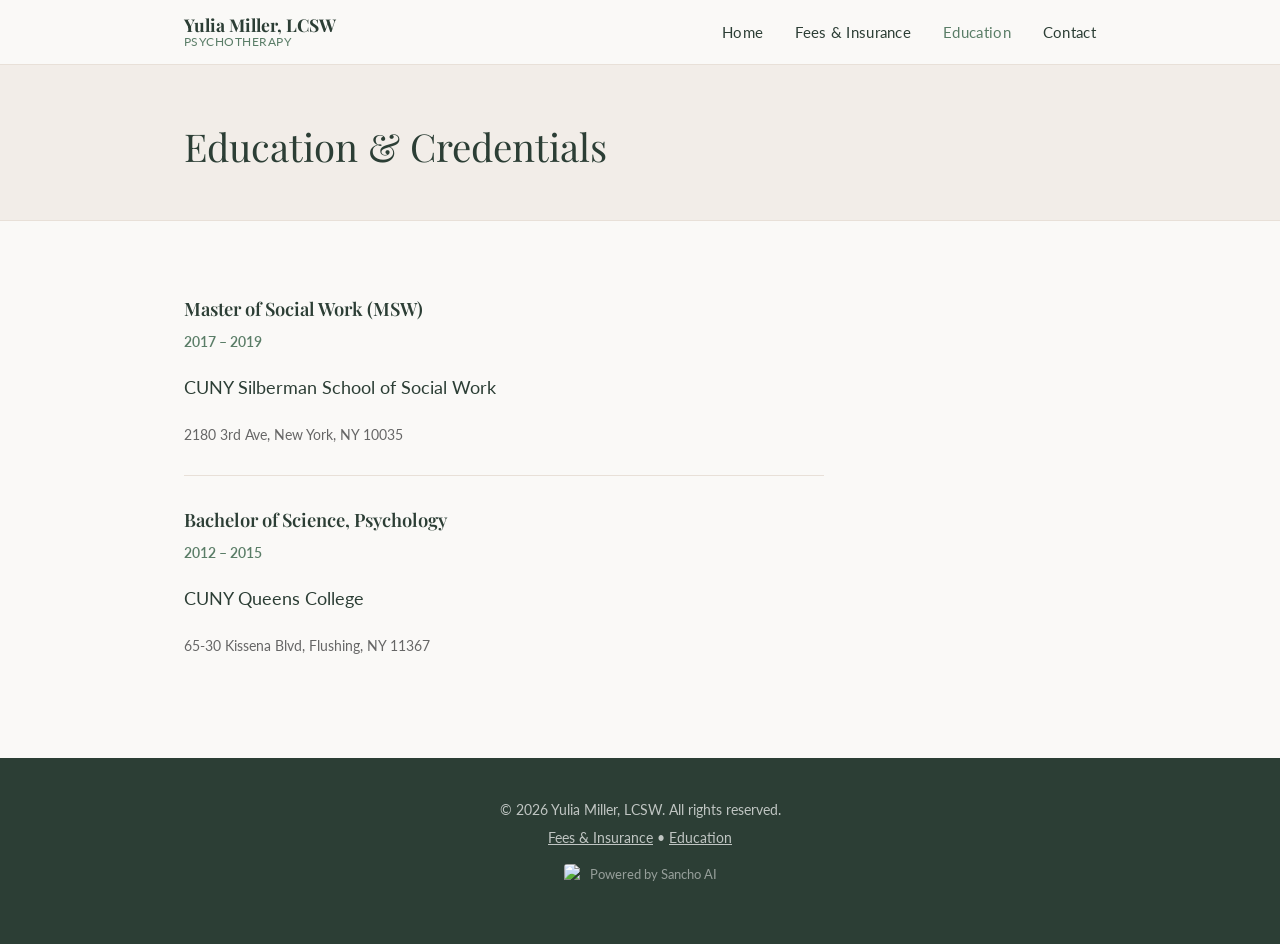
==== education/index.html @ ebd30c88 "Initial static site migration from WordPress - Home page with hero, bio, and contact form - Fees & I" ====
<!doctype html>
<html lang="en">
  <head>
    <meta charset="UTF-8" />
    <meta name="viewport" content="width=device-width, initial-scale=1.0" />
    <title>Education – Yulia Miller LCSW</title>
    <meta name="description" content="Education and credentials of Yulia Miller, Licensed Clinical Social Worker." />
    <meta name="theme-color" content="#7a9e87" />
    <link rel="canonical" href="https://yuliamiller.com/education/" />
    <link rel="preconnect" href="https://fonts.googleapis.com" />
    <link rel="preconnect" href="https://fonts.gstatic.com" crossorigin />
    <link href="https://fonts.googleapis.com/css2?family=Playfair+Display:wght@400;600;700&family=Lato:wght@400;600;700&display=swap" rel="stylesheet" />
    <link rel="stylesheet" href="../styles.css" />
  </head>
  <body>

    <nav class="site-nav">
      <div class="container">
        <a href="/" class="nav-brand">Yulia Miller, LCSW <span>Psychotherapy</span></a>
        <ul class="nav-links">
          <li><a href="/">Home</a></li>
          <li><a href="/insurances/">Fees &amp; Insurance</a></li>
          <li><a href="/education/" class="active">Education</a></li>
          <li><a href="/#contact">Contact</a></li>
        </ul>
      </div>
    </nav>

    <div class="page-hero">
      <div class="container">
        <h1>Education &amp; Credentials</h1>
      </div>
    </div>

    <main>
      <section>
        <div class="container">
          <ul class="edu-list">

            <li class="edu-item">
              <h3>Master of Social Work (MSW)</h3>
              <p class="edu-years">2017 – 2019</p>
              <p>CUNY Silberman School of Social Work</p>
              <p class="edu-addr">2180 3rd Ave, New York, NY 10035</p>
            </li>

            <li class="edu-item">
              <h3>Bachelor of Science, Psychology</h3>
              <p class="edu-years">2012 – 2015</p>
              <p>CUNY Queens College</p>
              <p class="edu-addr">65-30 Kissena Blvd, Flushing, NY 11367</p>
            </li>

          </ul>
        </div>
      </section>
    </main>

    <footer class="site-footer">
      <p>&copy; <span id="year"></span> Yulia Miller, LCSW. All rights reserved.</p>
      <p><a href="/insurances/">Fees &amp; Insurance</a> &bull; <a href="/education/">Education</a></p>
      <div class="powered-by">
        <a href="https://asksancho.ai/" target="_blank" rel="noopener" aria-label="Powered by Sancho AI">
          <img src="https://asksancho.ai/favicon.svg" alt="Sancho AI" width="20" height="20" loading="lazy" />
          <span>Powered by Sancho AI</span>
        </a>
      </div>
    </footer>

    <script>document.getElementById('year').textContent = new Date().getFullYear();</script>
  </body>
</html>
---- styles.css ----
:root {
  --sage: #7a9e87;
  --sage-dark: #5a7d67;
  --warm-white: #faf9f7;
  --cream: #f2ede8;
  --taupe: #e8e0d8;
  --navy: #2c3e35;
  --body-font: 'Lato', sans-serif;
  --heading-font: 'Playfair Display', serif;
}

*, *::before, *::after { box-sizing: border-box; }

html { scroll-behavior: smooth; }

html, body {
  margin: 0;
  padding: 0;
}

body {
  font-family: var(--body-font);
  color: var(--navy);
  font-size: 18px;
  line-height: 1.75;
  background: var(--warm-white);
}

.container {
  max-width: 960px;
  margin: 0 auto;
  padding: 0 24px;
}

.center { text-align: center; }

img {
  max-width: 100%;
  height: auto;
  display: block;
}

a { color: var(--sage-dark); }

/* ── Headings ── */

.heading {
  font-family: var(--heading-font);
  font-weight: 400;
  font-size: clamp(1.8rem, 4vw, 2.4rem);
  line-height: 1.2;
  margin: 0 0 24px;
  color: var(--sage-dark);
}

/* ── Nav ── */

.site-nav {
  background: var(--warm-white);
  border-bottom: 1px solid var(--taupe);
  position: sticky;
  top: 0;
  z-index: 100;
}

.site-nav .container {
  display: flex;
  align-items: center;
  justify-content: space-between;
  padding-top: 14px;
  padding-bottom: 14px;
}

.nav-brand {
  font-family: var(--heading-font);
  font-weight: 700;
  font-size: 1.1rem;
  color: var(--navy);
  text-decoration: none;
  line-height: 1.2;
}

.nav-brand span {
  display: block;
  font-size: 0.75rem;
  font-family: var(--body-font);
  font-weight: 400;
  color: var(--sage-dark);
  letter-spacing: 0.04em;
  text-transform: uppercase;
}

.nav-links {
  display: flex;
  gap: 32px;
  list-style: none;
  margin: 0;
  padding: 0;
}

.nav-links a {
  text-decoration: none;
  font-size: 0.95rem;
  color: var(--navy);
  letter-spacing: 0.02em;
  transition: color 0.15s;
}

.nav-links a:hover,
.nav-links a.active {
  color: var(--sage-dark);
}

/* ── Hero ── */

.hero {
  background: var(--cream);
  padding: 72px 0 64px;
}

.hero .container {
  display: grid;
  grid-template-columns: 1fr 1fr;
  gap: 56px;
  align-items: center;
}

.hero-text h1 {
  font-family: var(--heading-font);
  font-weight: 400;
  font-size: clamp(2rem, 4vw, 2.8rem);
  line-height: 1.2;
  color: var(--navy);
  margin: 0 0 8px;
}

.hero-text .subtitle {
  font-size: 1rem;
  color: var(--sage-dark);
  letter-spacing: 0.06em;
  text-transform: uppercase;
  margin: 0 0 24px;
}

.hero-text p {
  margin: 0 0 16px;
  font-size: 1rem;
}

.hero-image img {
  width: 100%;
  border-radius: 4px;
  object-fit: cover;
  max-height: 420px;
}

.btn {
  display: inline-block;
  background: var(--sage);
  color: #fff;
  text-decoration: none;
  padding: 12px 28px;
  border-radius: 4px;
  font-size: 0.95rem;
  font-weight: 600;
  letter-spacing: 0.02em;
  transition: background 0.15s;
  margin-top: 8px;
}

.btn:hover {
  background: var(--sage-dark);
  color: #fff;
}

/* ── Section shared ── */

section {
  padding: 72px 0;
}

section:nth-of-type(even) {
  background: var(--cream);
}

/* ── Bio section ── */

.bio .container {
  max-width: 720px;
}

.bio p {
  margin: 0 0 16px;
}

/* ── Contact Form ── */

.contact {
  background: var(--warm-white);
}

.contact-form {
  max-width: 560px;
  margin: 0 auto;
}

.form-group {
  margin-bottom: 20px;
}

.form-group label {
  display: block;
  font-size: 0.9rem;
  font-weight: 600;
  margin-bottom: 6px;
  color: var(--navy);
}

.form-group input,
.form-group textarea {
  width: 100%;
  padding: 10px 14px;
  border: 1px solid var(--taupe);
  border-radius: 4px;
  font-family: var(--body-font);
  font-size: 1rem;
  background: var(--warm-white);
  color: var(--navy);
  transition: border-color 0.15s;
}

.form-group input:focus,
.form-group textarea:focus {
  outline: none;
  border-color: var(--sage);
}

.form-group textarea {
  resize: vertical;
  min-height: 140px;
}

.form-submit {
  background: var(--sage);
  color: #fff;
  border: none;
  padding: 12px 32px;
  border-radius: 4px;
  font-family: var(--body-font);
  font-size: 1rem;
  font-weight: 600;
  cursor: pointer;
  transition: background 0.15s;
}

.form-submit:hover {
  background: var(--sage-dark);
}

.form-status {
  margin-top: 16px;
  font-size: 0.95rem;
  min-height: 1.4em;
}

.form-status.success { color: var(--sage-dark); }
.form-status.error   { color: #c00; }

/* ── Fees & Insurance ── */

.fees-grid {
  display: grid;
  grid-template-columns: 1fr 1fr;
  gap: 48px;
  align-items: start;
}

.fees-box h3 {
  font-family: var(--heading-font);
  font-weight: 600;
  font-size: 1.2rem;
  color: var(--sage-dark);
  margin: 0 0 12px;
}

.fee-amount {
  font-size: 1.4rem;
  font-weight: 700;
  color: var(--navy);
  margin: 0 0 8px;
}

.insurance-list {
  list-style: none;
  margin: 0;
  padding: 0;
}

.insurance-list li {
  padding: 6px 0;
  border-bottom: 1px solid var(--taupe);
  font-size: 0.95rem;
}

.insurance-list li:last-child {
  border-bottom: none;
}

.payment-tags {
  display: flex;
  flex-wrap: wrap;
  gap: 8px;
  margin-top: 8px;
}

.tag {
  background: var(--taupe);
  color: var(--navy);
  font-size: 0.8rem;
  padding: 4px 10px;
  border-radius: 20px;
}

/* ── Education ── */

.edu-list {
  list-style: none;
  margin: 0;
  padding: 0;
  max-width: 640px;
}

.edu-item {
  padding: 28px 0;
  border-bottom: 1px solid var(--taupe);
}

.edu-item:first-child { padding-top: 0; }
.edu-item:last-child  { border-bottom: none; }

.edu-item h3 {
  font-family: var(--heading-font);
  font-weight: 600;
  font-size: 1.15rem;
  color: var(--navy);
  margin: 0 0 4px;
}

.edu-item .edu-years {
  font-size: 0.9rem;
  color: var(--sage-dark);
  font-weight: 600;
  margin: 0 0 4px;
}

.edu-item .edu-addr {
  font-size: 0.9rem;
  color: #666;
  margin: 0;
}

/* ── Page hero (inner pages) ── */

.page-hero {
  background: var(--cream);
  padding: 48px 0 40px;
  border-bottom: 1px solid var(--taupe);
}

.page-hero h1 {
  font-family: var(--heading-font);
  font-weight: 400;
  font-size: clamp(1.8rem, 4vw, 2.4rem);
  color: var(--navy);
  margin: 0;
}

/* ── Footer ── */

.site-footer {
  background: var(--navy);
  color: rgba(255,255,255,0.7);
  text-align: center;
  padding: 40px 24px;
  font-size: 0.875rem;
}

.site-footer p { margin: 0 0 4px; }

.site-footer a {
  color: rgba(255,255,255,0.7);
  text-decoration: underline;
}

.site-footer a:hover { color: #fff; }

.powered-by {
  margin-top: 12px;
}

.powered-by a {
  display: inline-flex;
  align-items: center;
  gap: 6px;
  text-decoration: none;
  color: rgba(255,255,255,0.5);
  font-size: 0.8rem;
}

.powered-by a:hover { color: rgba(255,255,255,0.8); }

.powered-by img {
  width: 20px;
  height: 20px;
  border-radius: 3px;
}

/* ── Responsive ── */

@media (max-width: 760px) {
  .hero .container {
    grid-template-columns: 1fr;
  }

  .hero-image { order: -1; }

  .fees-grid {
    grid-template-columns: 1fr;
  }

  .nav-links {
    gap: 20px;
  }
}
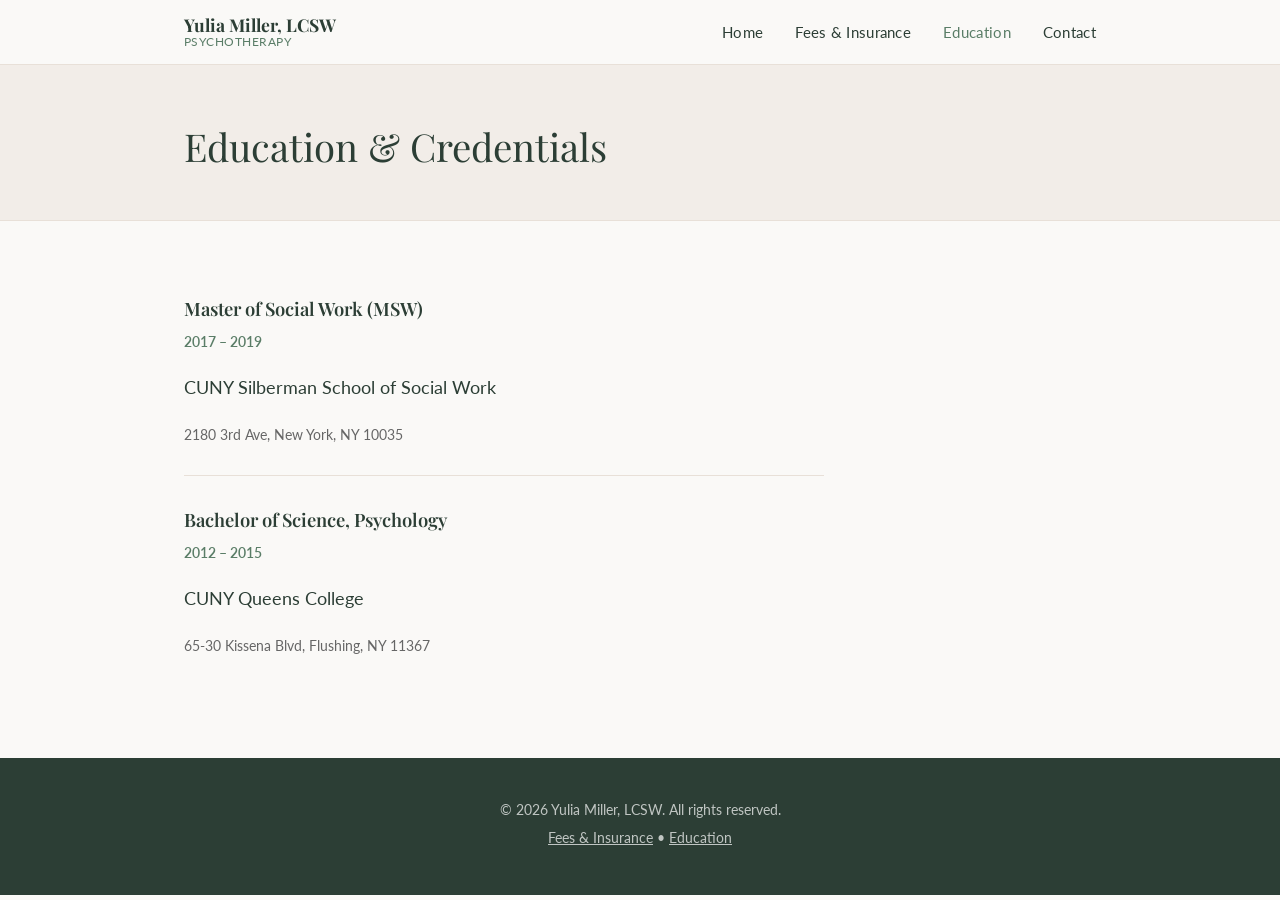
==== commit a5f9952e: "Fix headshot crop; remove Powered by Sancho AI footer" ====
--- a/education/index.html
+++ b/education/index.html
@@ -59,12 +59,7 @@
     <footer class="site-footer">
       <p>&copy; <span id="year"></span> Yulia Miller, LCSW. All rights reserved.</p>
       <p><a href="/insurances/">Fees &amp; Insurance</a> &bull; <a href="/education/">Education</a></p>
-      <div class="powered-by">
-        <a href="https://asksancho.ai/" target="_blank" rel="noopener" aria-label="Powered by Sancho AI">
-          <img src="https://asksancho.ai/favicon.svg" alt="Sancho AI" width="20" height="20" loading="lazy" />
-          <span>Powered by Sancho AI</span>
-        </a>
-      </div>
+
     </footer>
 
     <script>document.getElementById('year').textContent = new Date().getFullYear();</script>
--- a/styles.css
+++ b/styles.css
@@ -150,8 +150,7 @@
 .hero-image img {
   width: 100%;
   border-radius: 4px;
-  object-fit: cover;
-  max-height: 420px;
+  object-fit: contain;
 }
 
 .btn {
@@ -394,26 +393,7 @@
 
 .site-footer a:hover { color: #fff; }
 
-.powered-by {
-  margin-top: 12px;
-}
-
-.powered-by a {
-  display: inline-flex;
-  align-items: center;
-  gap: 6px;
-  text-decoration: none;
-  color: rgba(255,255,255,0.5);
-  font-size: 0.8rem;
-}
-
-.powered-by a:hover { color: rgba(255,255,255,0.8); }
-
-.powered-by img {
-  width: 20px;
-  height: 20px;
-  border-radius: 3px;
-}
+
 
 /* ── Responsive ── */
 
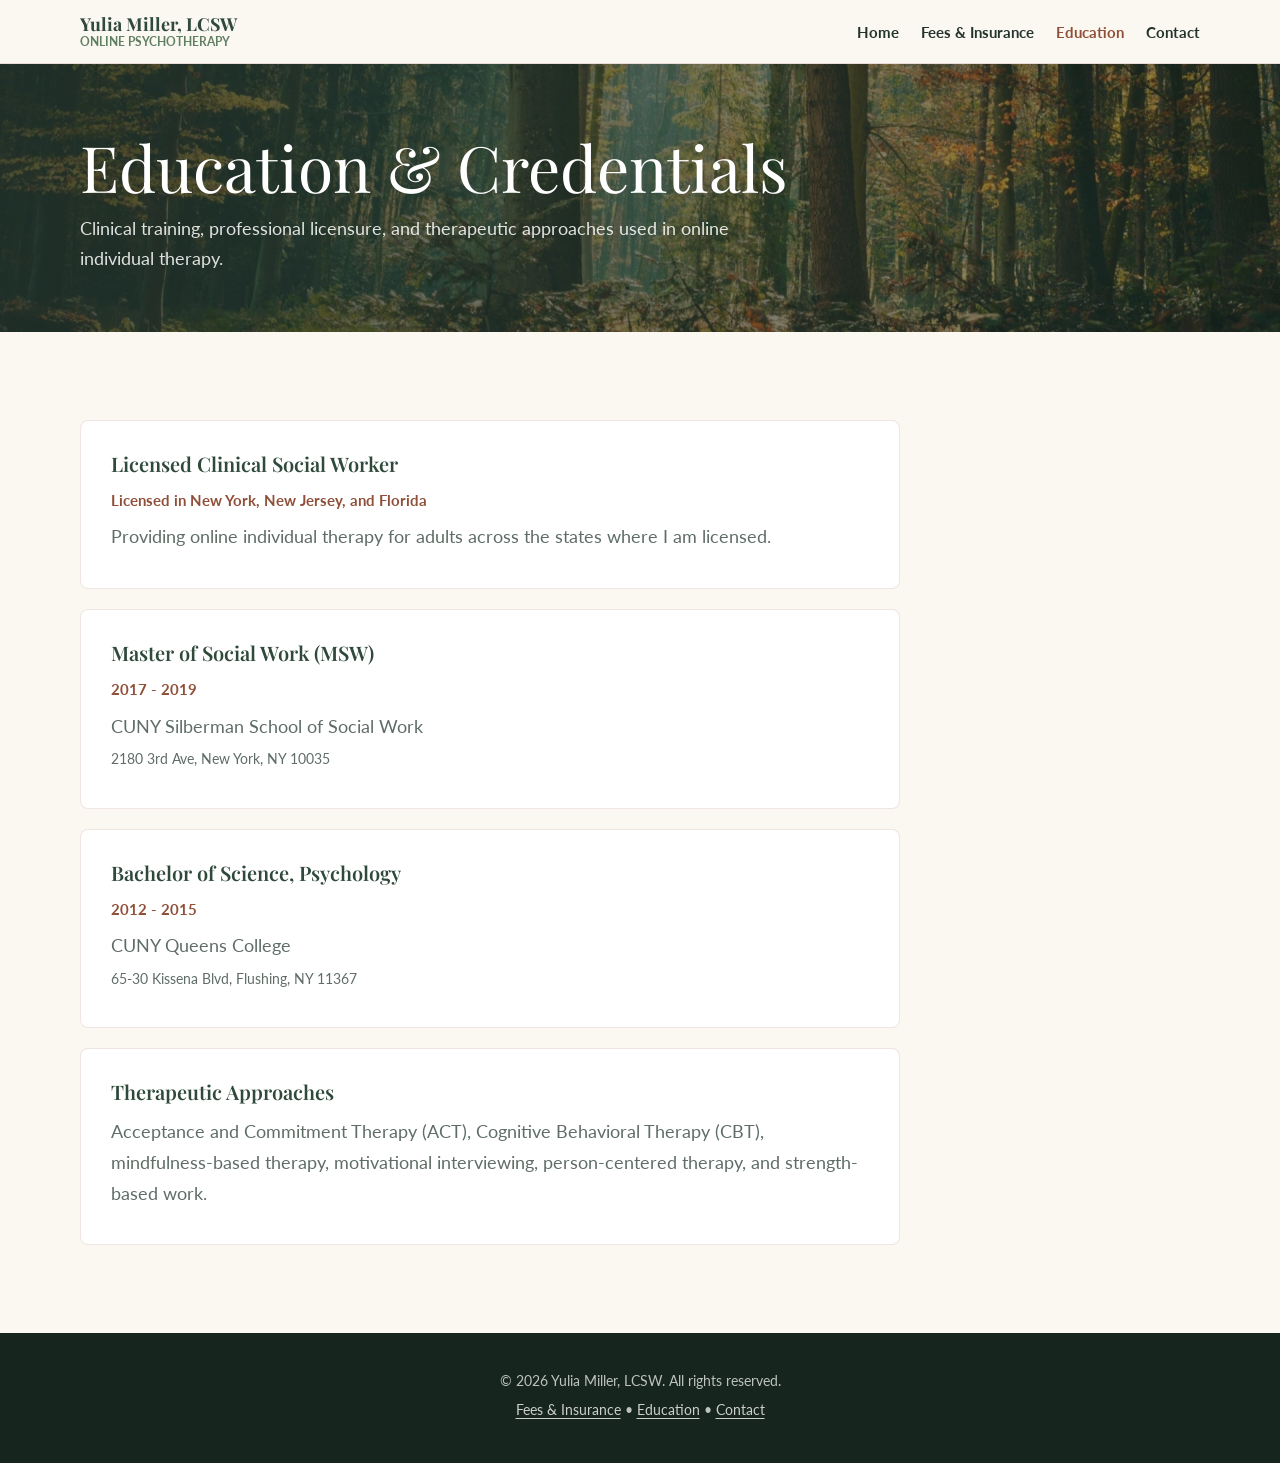
==== commit 7f6a3ead: "Refresh site design and contributor docs" ====
--- a/education/index.html
+++ b/education/index.html
@@ -3,24 +3,24 @@
   <head>
     <meta charset="UTF-8" />
     <meta name="viewport" content="width=device-width, initial-scale=1.0" />
-    <title>Education – Yulia Miller LCSW</title>
-    <meta name="description" content="Education and credentials of Yulia Miller, Licensed Clinical Social Worker." />
-    <meta name="theme-color" content="#7a9e87" />
+    <title>Education &amp; Credentials - Yulia Miller LCSW</title>
+    <meta name="description" content="Education, licenses, and therapy approaches for Yulia Miller, Licensed Clinical Social Worker." />
+    <meta name="theme-color" content="#6f8d73" />
     <link rel="canonical" href="https://yuliamiller.com/education/" />
     <link rel="preconnect" href="https://fonts.googleapis.com" />
     <link rel="preconnect" href="https://fonts.gstatic.com" crossorigin />
-    <link href="https://fonts.googleapis.com/css2?family=Playfair+Display:wght@400;600;700&family=Lato:wght@400;600;700&display=swap" rel="stylesheet" />
+    <link href="https://fonts.googleapis.com/css2?family=Playfair+Display:wght@400;600;700&amp;family=Lato:wght@400;600;700&amp;display=swap" rel="stylesheet" />
     <link rel="stylesheet" href="../styles.css" />
   </head>
   <body>
 
     <nav class="site-nav">
       <div class="container">
-        <a href="/" class="nav-brand">Yulia Miller, LCSW <span>Psychotherapy</span></a>
+        <a href="/" class="nav-brand">Yulia Miller, LCSW <span>Online Psychotherapy</span></a>
         <ul class="nav-links">
           <li><a href="/">Home</a></li>
           <li><a href="/insurances/">Fees &amp; Insurance</a></li>
-          <li><a href="/education/" class="active">Education</a></li>
+          <li><a href="/education/" class="active" aria-current="page">Education</a></li>
           <li><a href="/#contact">Contact</a></li>
         </ul>
       </div>
@@ -29,6 +29,7 @@
     <div class="page-hero">
       <div class="container">
         <h1>Education &amp; Credentials</h1>
+        <p>Clinical training, professional licensure, and therapeutic approaches used in online individual therapy.</p>
       </div>
     </div>
 
@@ -38,17 +39,28 @@
           <ul class="edu-list">
 
             <li class="edu-item">
+              <h3>Licensed Clinical Social Worker</h3>
+              <p class="edu-years">Licensed in New York, New Jersey, and Florida</p>
+              <p>Providing online individual therapy for adults across the states where I am licensed.</p>
+            </li>
+
+            <li class="edu-item">
               <h3>Master of Social Work (MSW)</h3>
-              <p class="edu-years">2017 – 2019</p>
+              <p class="edu-years">2017 - 2019</p>
               <p>CUNY Silberman School of Social Work</p>
               <p class="edu-addr">2180 3rd Ave, New York, NY 10035</p>
             </li>
 
             <li class="edu-item">
               <h3>Bachelor of Science, Psychology</h3>
-              <p class="edu-years">2012 – 2015</p>
+              <p class="edu-years">2012 - 2015</p>
               <p>CUNY Queens College</p>
               <p class="edu-addr">65-30 Kissena Blvd, Flushing, NY 11367</p>
+            </li>
+
+            <li class="edu-item">
+              <h3>Therapeutic Approaches</h3>
+              <p>Acceptance and Commitment Therapy (ACT), Cognitive Behavioral Therapy (CBT), mindfulness-based therapy, motivational interviewing, person-centered therapy, and strength-based work.</p>
             </li>
 
           </ul>
@@ -58,8 +70,7 @@
 
     <footer class="site-footer">
       <p>&copy; <span id="year"></span> Yulia Miller, LCSW. All rights reserved.</p>
-      <p><a href="/insurances/">Fees &amp; Insurance</a> &bull; <a href="/education/">Education</a></p>
-
+      <p><a href="/insurances/">Fees &amp; Insurance</a> &bull; <a href="/education/">Education</a> &bull; <a href="/#contact">Contact</a></p>
     </footer>
 
     <script>document.getElementById('year').textContent = new Date().getFullYear();</script>
--- a/styles.css
+++ b/styles.css
@@ -1,10 +1,16 @@
 :root {
-  --sage: #7a9e87;
-  --sage-dark: #5a7d67;
-  --warm-white: #faf9f7;
-  --cream: #f2ede8;
-  --taupe: #e8e0d8;
-  --navy: #2c3e35;
+  --forest: #2f493b;
+  --moss: #5f7f63;
+  --sage: #8fa985;
+  --sage-light: #edf3e8;
+  --clay: #b96f50;
+  --clay-dark: #8f4f38;
+  --cream: #fbf7f1;
+  --linen: #f4eadf;
+  --sand: #dfc9b2;
+  --ink: #24342d;
+  --muted: #5f6d66;
+  --white: #ffffff;
   --body-font: 'Lato', sans-serif;
   --heading-font: 'Playfair Display', serif;
 }
@@ -20,16 +26,16 @@
 
 body {
   font-family: var(--body-font);
-  color: var(--navy);
+  color: var(--ink);
   font-size: 18px;
-  line-height: 1.75;
-  background: var(--warm-white);
+  line-height: 1.7;
+  letter-spacing: 0;
+  background: var(--cream);
 }
 
 .container {
-  max-width: 960px;
+  width: min(1120px, calc(100% - 48px));
   margin: 0 auto;
-  padding: 0 24px;
 }
 
 .center { text-align: center; }
@@ -40,33 +46,47 @@
   display: block;
 }
 
-a { color: var(--sage-dark); }
-
-/* ── Headings ── */
+a {
+  color: var(--clay-dark);
+  text-underline-offset: 0.18em;
+}
+
+p { margin: 0 0 18px; }
 
 .heading {
   font-family: var(--heading-font);
   font-weight: 400;
-  font-size: clamp(1.8rem, 4vw, 2.4rem);
-  line-height: 1.2;
-  margin: 0 0 24px;
-  color: var(--sage-dark);
-}
-
-/* ── Nav ── */
+  font-size: clamp(2rem, 4vw, 3rem);
+  line-height: 1.12;
+  margin: 0 0 20px;
+  color: var(--forest);
+}
+
+.eyebrow {
+  color: var(--clay-dark);
+  font-size: 0.84rem;
+  font-weight: 700;
+  letter-spacing: 0;
+  margin: 0 0 14px;
+  text-transform: uppercase;
+}
+
+/* Navigation */
 
 .site-nav {
-  background: var(--warm-white);
-  border-bottom: 1px solid var(--taupe);
+  background: rgba(251, 247, 241, 0.94);
+  border-bottom: 1px solid rgba(143, 79, 56, 0.16);
   position: sticky;
   top: 0;
   z-index: 100;
+  backdrop-filter: blur(14px);
 }
 
 .site-nav .container {
   display: flex;
   align-items: center;
   justify-content: space-between;
+  gap: 24px;
   padding-top: 14px;
   padding-bottom: 14px;
 }
@@ -74,133 +94,352 @@
 .nav-brand {
   font-family: var(--heading-font);
   font-weight: 700;
-  font-size: 1.1rem;
-  color: var(--navy);
+  font-size: 1.12rem;
+  color: var(--forest);
   text-decoration: none;
-  line-height: 1.2;
+  line-height: 1.15;
+  white-space: nowrap;
 }
 
 .nav-brand span {
   display: block;
-  font-size: 0.75rem;
+  font-size: 0.76rem;
   font-family: var(--body-font);
-  font-weight: 400;
-  color: var(--sage-dark);
-  letter-spacing: 0.04em;
+  font-weight: 700;
+  color: var(--moss);
+  letter-spacing: 0;
   text-transform: uppercase;
 }
 
 .nav-links {
   display: flex;
-  gap: 32px;
+  align-items: center;
+  flex-wrap: wrap;
+  justify-content: flex-end;
+  gap: 22px;
   list-style: none;
   margin: 0;
   padding: 0;
 }
 
 .nav-links a {
+  color: var(--ink);
+  font-size: 0.95rem;
+  font-weight: 700;
   text-decoration: none;
-  font-size: 0.95rem;
-  color: var(--navy);
-  letter-spacing: 0.02em;
-  transition: color 0.15s;
 }
 
 .nav-links a:hover,
 .nav-links a.active {
-  color: var(--sage-dark);
-}
-
-/* ── Hero ── */
+  color: var(--clay-dark);
+}
+
+/* Home hero */
 
 .hero {
+  position: relative;
+  isolation: isolate;
+  min-height: 560px;
+  padding: 112px 0 88px;
+  color: var(--white);
+  background:
+    linear-gradient(90deg, rgba(36, 52, 45, 0.78), rgba(36, 52, 45, 0.45) 58%, rgba(36, 52, 45, 0.18)),
+    url("images/forest-warm.jpeg") center / cover no-repeat;
+}
+
+.hero-content {
+  max-width: 760px;
+  margin-left: max(24px, calc((100vw - 1120px) / 2));
+}
+
+.hero .eyebrow,
+.hero h1,
+.hero p {
+  color: var(--white);
+  text-shadow: 0 1px 18px rgba(0, 0, 0, 0.32);
+}
+
+.hero h1 {
+  font-family: var(--heading-font);
+  font-size: clamp(2.75rem, 6vw, 5.2rem);
+  font-weight: 400;
+  line-height: 1;
+  margin: 0 0 24px;
+}
+
+.hero-lede {
+  max-width: 680px;
+  font-size: clamp(1.05rem, 2vw, 1.25rem);
+  line-height: 1.65;
+}
+
+.hero-actions {
+  display: flex;
+  flex-wrap: wrap;
+  gap: 14px;
+  margin-top: 30px;
+}
+
+.btn,
+.form-submit {
+  display: inline-flex;
+  align-items: center;
+  justify-content: center;
+  min-height: 48px;
+  border: 0;
+  border-radius: 4px;
+  background: var(--clay);
+  color: var(--white);
+  cursor: pointer;
+  font-family: var(--body-font);
+  font-size: 0.98rem;
+  font-weight: 700;
+  line-height: 1.2;
+  padding: 13px 24px;
+  text-decoration: none;
+  transition: background 0.15s ease, transform 0.15s ease;
+}
+
+.btn:hover,
+.form-submit:hover {
+  background: var(--clay-dark);
+  color: var(--white);
+  transform: translateY(-1px);
+}
+
+.btn-secondary {
+  background: rgba(255, 255, 255, 0.18);
+  border: 1px solid rgba(255, 255, 255, 0.64);
+}
+
+.btn-secondary:hover {
+  background: rgba(255, 255, 255, 0.28);
+}
+
+.hero-highlights {
+  display: flex;
+  flex-wrap: wrap;
+  gap: 10px;
+  list-style: none;
+  margin: 28px 0 0;
+  padding: 0;
+}
+
+.hero-highlights li {
+  border: 1px solid rgba(255, 255, 255, 0.34);
+  border-radius: 999px;
+  background: rgba(36, 52, 45, 0.34);
+  color: var(--white);
+  font-size: 0.9rem;
+  font-weight: 700;
+  padding: 7px 13px;
+}
+
+/* Shared sections */
+
+section {
+  padding: 88px 0;
+}
+
+.intro-section,
+.focus-section {
   background: var(--cream);
-  padding: 72px 0 64px;
-}
-
-.hero .container {
+}
+
+.approach-section {
+  background: var(--sage-light);
+}
+
+.split-layout {
   display: grid;
-  grid-template-columns: 1fr 1fr;
+  grid-template-columns: minmax(0, 1.08fr) minmax(300px, 0.72fr);
   gap: 56px;
   align-items: center;
 }
 
-.hero-text h1 {
+.split-layout.reverse {
+  grid-template-columns: minmax(300px, 0.8fr) minmax(0, 1fr);
+}
+
+.content-copy {
+  max-width: 720px;
+}
+
+.content-copy p {
+  color: var(--muted);
+}
+
+.portrait-panel,
+.image-panel {
+  overflow: hidden;
+  border-radius: 8px;
+  box-shadow: 0 24px 70px rgba(36, 52, 45, 0.16);
+}
+
+.portrait-panel {
+  background: var(--white);
+  border: 1px solid rgba(143, 79, 56, 0.14);
+}
+
+.portrait-panel img {
+  width: 100%;
+  aspect-ratio: 4 / 5;
+  object-fit: cover;
+  object-position: center top;
+}
+
+.portrait-details {
+  padding: 22px 24px 24px;
+}
+
+.portrait-details p {
+  color: var(--forest);
   font-family: var(--heading-font);
-  font-weight: 400;
-  font-size: clamp(2rem, 4vw, 2.8rem);
+  font-size: 1.45rem;
   line-height: 1.2;
-  color: var(--navy);
   margin: 0 0 8px;
 }
 
-.hero-text .subtitle {
+.portrait-details span {
+  color: var(--muted);
+  display: block;
+  font-size: 0.96rem;
+}
+
+.section-intro {
+  max-width: 760px;
+  margin-bottom: 42px;
+}
+
+.section-intro p:last-child {
+  color: var(--muted);
+  font-size: 1.08rem;
+}
+
+.approach-grid {
+  display: grid;
+  grid-template-columns: repeat(3, minmax(0, 1fr));
+  gap: 24px;
+}
+
+.feature-item {
+  border-top: 3px solid var(--clay);
+  background: rgba(255, 255, 255, 0.72);
+  padding: 28px;
+}
+
+.feature-number {
+  color: var(--clay-dark);
+  display: block;
+  font-size: 0.9rem;
+  font-weight: 700;
+  margin-bottom: 16px;
+}
+
+.feature-item h3,
+.fees-box h3,
+.edu-item h3,
+.contact-method span {
+  color: var(--forest);
+  font-family: var(--heading-font);
+  font-size: 1.25rem;
+  font-weight: 600;
+  line-height: 1.25;
+  margin: 0 0 12px;
+}
+
+.feature-item p {
+  color: var(--muted);
+  font-size: 0.98rem;
+  margin: 0;
+}
+
+.image-panel img {
+  width: 100%;
+  aspect-ratio: 4 / 3;
+  object-fit: cover;
+}
+
+.pill-list,
+.payment-tags {
+  display: flex;
+  flex-wrap: wrap;
+  gap: 10px;
+  list-style: none;
+  margin: 26px 0 0;
+  padding: 0;
+}
+
+.pill-list li,
+.tag {
+  background: var(--white);
+  border: 1px solid rgba(95, 127, 99, 0.24);
+  border-radius: 999px;
+  color: var(--forest);
+  font-size: 0.92rem;
+  font-weight: 700;
+  padding: 7px 13px;
+}
+
+/* Contact */
+
+.contact {
+  background: var(--forest);
+  color: var(--white);
+}
+
+.contact-layout {
+  display: grid;
+  grid-template-columns: minmax(0, 0.8fr) minmax(320px, 0.72fr);
+  gap: 56px;
+  align-items: start;
+}
+
+.contact .heading,
+.contact .eyebrow,
+.contact-copy p {
+  color: var(--white);
+}
+
+.contact-copy p {
+  opacity: 0.86;
+}
+
+.contact-methods {
+  display: grid;
+  gap: 14px;
+  margin: 28px 0;
+}
+
+.contact-method {
+  border-left: 3px solid var(--clay);
+  background: rgba(255, 255, 255, 0.08);
+  color: var(--white);
+  display: block;
+  padding: 18px 20px;
+  text-decoration: none;
+}
+
+.contact-method:hover {
+  background: rgba(255, 255, 255, 0.14);
+}
+
+.contact-method span {
+  color: var(--white);
+  display: block;
   font-size: 1rem;
-  color: var(--sage-dark);
-  letter-spacing: 0.06em;
-  text-transform: uppercase;
-  margin: 0 0 24px;
-}
-
-.hero-text p {
-  margin: 0 0 16px;
-  font-size: 1rem;
-}
-
-.hero-image img {
-  width: 100%;
-  border-radius: 4px;
-  object-fit: contain;
-}
-
-.btn {
-  display: inline-block;
-  background: var(--sage);
-  color: #fff;
-  text-decoration: none;
-  padding: 12px 28px;
-  border-radius: 4px;
-  font-size: 0.95rem;
-  font-weight: 600;
-  letter-spacing: 0.02em;
-  transition: background 0.15s;
-  margin-top: 8px;
-}
-
-.btn:hover {
-  background: var(--sage-dark);
-  color: #fff;
-}
-
-/* ── Section shared ── */
-
-section {
-  padding: 72px 0;
-}
-
-section:nth-of-type(even) {
+  margin-bottom: 2px;
+}
+
+.contact-note {
+  font-size: 0.92rem;
+}
+
+.contact-form {
   background: var(--cream);
-}
-
-/* ── Bio section ── */
-
-.bio .container {
-  max-width: 720px;
-}
-
-.bio p {
-  margin: 0 0 16px;
-}
-
-/* ── Contact Form ── */
-
-.contact {
-  background: var(--warm-white);
-}
-
-.contact-form {
-  max-width: 560px;
-  margin: 0 auto;
+  border-radius: 8px;
+  box-shadow: 0 24px 70px rgba(0, 0, 0, 0.24);
+  padding: 32px;
 }
 
 .form-group {
@@ -208,207 +447,267 @@
 }
 
 .form-group label {
+  color: var(--forest);
   display: block;
-  font-size: 0.9rem;
-  font-weight: 600;
-  margin-bottom: 6px;
-  color: var(--navy);
+  font-size: 0.92rem;
+  font-weight: 700;
+  margin-bottom: 7px;
 }
 
 .form-group input,
 .form-group textarea {
   width: 100%;
-  padding: 10px 14px;
-  border: 1px solid var(--taupe);
+  border: 1px solid rgba(95, 127, 99, 0.28);
   border-radius: 4px;
+  background: var(--white);
+  color: var(--ink);
   font-family: var(--body-font);
   font-size: 1rem;
-  background: var(--warm-white);
-  color: var(--navy);
-  transition: border-color 0.15s;
+  padding: 12px 14px;
+  transition: border-color 0.15s ease, box-shadow 0.15s ease;
 }
 
 .form-group input:focus,
 .form-group textarea:focus {
+  border-color: var(--clay);
+  box-shadow: 0 0 0 3px rgba(185, 111, 80, 0.16);
   outline: none;
-  border-color: var(--sage);
 }
 
 .form-group textarea {
+  min-height: 150px;
   resize: vertical;
-  min-height: 140px;
-}
-
-.form-submit {
-  background: var(--sage);
-  color: #fff;
-  border: none;
-  padding: 12px 32px;
-  border-radius: 4px;
-  font-family: var(--body-font);
-  font-size: 1rem;
-  font-weight: 600;
-  cursor: pointer;
-  transition: background 0.15s;
-}
-
-.form-submit:hover {
-  background: var(--sage-dark);
 }
 
 .form-status {
-  margin-top: 16px;
+  color: var(--forest);
   font-size: 0.95rem;
+  margin: 16px 0 0;
   min-height: 1.4em;
 }
 
-.form-status.success { color: var(--sage-dark); }
-.form-status.error   { color: #c00; }
-
-/* ── Fees & Insurance ── */
+.form-status.success { color: var(--moss); }
+.form-status.error { color: #9e3224; }
+
+/* Fees and education pages */
+
+.page-hero {
+  position: relative;
+  padding: 68px 0 58px;
+  background:
+    linear-gradient(90deg, rgba(36, 52, 45, 0.8), rgba(36, 52, 45, 0.44)),
+    url("images/forest-warm.jpeg") center / cover no-repeat;
+  color: var(--white);
+}
+
+.page-hero h1 {
+  color: var(--white);
+  font-family: var(--heading-font);
+  font-size: clamp(2.25rem, 5vw, 4rem);
+  font-weight: 400;
+  line-height: 1.08;
+  margin: 0 0 12px;
+}
+
+.page-hero p {
+  max-width: 680px;
+  color: rgba(255, 255, 255, 0.86);
+  margin: 0;
+}
 
 .fees-grid {
   display: grid;
-  grid-template-columns: 1fr 1fr;
-  gap: 48px;
+  grid-template-columns: minmax(0, 0.86fr) minmax(0, 1.14fr);
+  gap: 32px;
   align-items: start;
 }
 
+.fees-box,
+.edu-item {
+  background: var(--white);
+  border: 1px solid rgba(143, 79, 56, 0.14);
+  border-radius: 8px;
+  padding: 30px;
+}
+
 .fees-box h3 {
-  font-family: var(--heading-font);
-  font-weight: 600;
-  font-size: 1.2rem;
-  color: var(--sage-dark);
-  margin: 0 0 12px;
+  margin-top: 0;
 }
 
 .fee-amount {
-  font-size: 1.4rem;
-  font-weight: 700;
-  color: var(--navy);
+  color: var(--forest);
+  font-size: 2rem;
+  font-weight: 700;
+  line-height: 1.2;
   margin: 0 0 8px;
 }
 
+.fee-amount span {
+  color: var(--muted);
+  display: block;
+  font-size: 1rem;
+  font-weight: 400;
+  margin-top: 4px;
+}
+
 .insurance-list {
+  columns: 2;
+  column-gap: 32px;
+  list-style: none;
+  margin: 16px 0 0;
+  padding: 0;
+}
+
+.insurance-list li {
+  border-bottom: 1px solid rgba(95, 127, 99, 0.18);
+  break-inside: avoid;
+  color: var(--muted);
+  font-size: 0.96rem;
+  padding: 7px 0;
+}
+
+.insurance-list li:last-child {
+  border-bottom: 1px solid rgba(95, 127, 99, 0.18);
+}
+
+.edu-list {
+  display: grid;
+  gap: 20px;
   list-style: none;
   margin: 0;
   padding: 0;
-}
-
-.insurance-list li {
-  padding: 6px 0;
-  border-bottom: 1px solid var(--taupe);
-  font-size: 0.95rem;
-}
-
-.insurance-list li:last-child {
-  border-bottom: none;
-}
-
-.payment-tags {
-  display: flex;
-  flex-wrap: wrap;
-  gap: 8px;
-  margin-top: 8px;
-}
-
-.tag {
-  background: var(--taupe);
-  color: var(--navy);
-  font-size: 0.8rem;
-  padding: 4px 10px;
-  border-radius: 20px;
-}
-
-/* ── Education ── */
-
-.edu-list {
-  list-style: none;
-  margin: 0;
-  padding: 0;
-  max-width: 640px;
-}
-
-.edu-item {
-  padding: 28px 0;
-  border-bottom: 1px solid var(--taupe);
-}
-
-.edu-item:first-child { padding-top: 0; }
-.edu-item:last-child  { border-bottom: none; }
-
-.edu-item h3 {
-  font-family: var(--heading-font);
-  font-weight: 600;
-  font-size: 1.15rem;
-  color: var(--navy);
-  margin: 0 0 4px;
+  max-width: 820px;
+}
+
+.edu-item p {
+  color: var(--muted);
+  margin: 0 0 6px;
 }
 
 .edu-item .edu-years {
+  color: var(--clay-dark);
+  font-size: 0.94rem;
+  font-weight: 700;
+  margin-bottom: 8px;
+}
+
+.edu-item .edu-addr {
+  color: var(--muted);
   font-size: 0.9rem;
-  color: var(--sage-dark);
-  font-weight: 600;
-  margin: 0 0 4px;
-}
-
-.edu-item .edu-addr {
-  font-size: 0.9rem;
-  color: #666;
-  margin: 0;
-}
-
-/* ── Page hero (inner pages) ── */
-
-.page-hero {
-  background: var(--cream);
-  padding: 48px 0 40px;
-  border-bottom: 1px solid var(--taupe);
-}
-
-.page-hero h1 {
-  font-family: var(--heading-font);
-  font-weight: 400;
-  font-size: clamp(1.8rem, 4vw, 2.4rem);
-  color: var(--navy);
-  margin: 0;
-}
-
-/* ── Footer ── */
+}
+
+/* Footer */
 
 .site-footer {
-  background: var(--navy);
-  color: rgba(255,255,255,0.7);
+  background: #17251f;
+  color: rgba(255, 255, 255, 0.72);
+  font-size: 0.88rem;
+  padding: 36px 24px;
   text-align: center;
-  padding: 40px 24px;
-  font-size: 0.875rem;
-}
-
-.site-footer p { margin: 0 0 4px; }
+}
+
+.site-footer p {
+  margin: 0 0 5px;
+}
 
 .site-footer a {
-  color: rgba(255,255,255,0.7);
-  text-decoration: underline;
-}
-
-.site-footer a:hover { color: #fff; }
-
-
-
-/* ── Responsive ── */
-
-@media (max-width: 760px) {
-  .hero .container {
-    grid-template-columns: 1fr;
-  }
-
-  .hero-image { order: -1; }
-
+  color: rgba(255, 255, 255, 0.78);
+}
+
+.site-footer a:hover {
+  color: var(--white);
+}
+
+/* Responsive */
+
+@media (max-width: 860px) {
+  body {
+    font-size: 17px;
+  }
+
+  .site-nav .container {
+    align-items: flex-start;
+    flex-direction: column;
+    gap: 12px;
+  }
+
+  .nav-links {
+    justify-content: flex-start;
+    gap: 14px 18px;
+  }
+
+  .hero {
+    min-height: 0;
+    padding: 82px 0 70px;
+  }
+
+  .hero-content {
+    margin-left: auto;
+    max-width: none;
+  }
+
+  section {
+    padding: 64px 0;
+  }
+
+  .split-layout,
+  .split-layout.reverse,
+  .approach-grid,
+  .contact-layout,
   .fees-grid {
     grid-template-columns: 1fr;
   }
 
-  .nav-links {
-    gap: 20px;
-  }
-}
+  .split-layout.reverse .image-panel {
+    order: 2;
+  }
+
+  .split-layout.reverse .content-copy {
+    order: 1;
+  }
+
+  .insurance-list {
+    columns: 1;
+  }
+}
+
+@media (max-width: 560px) {
+  .container {
+    width: min(100% - 32px, 1120px);
+  }
+
+  .hero {
+    padding: 48px 0 46px;
+  }
+
+  .hero h1 {
+    font-size: clamp(2rem, 11vw, 2.7rem);
+  }
+
+  .hero-lede {
+    font-size: 1rem;
+    line-height: 1.55;
+  }
+
+  .hero-actions,
+  .btn,
+  .form-submit {
+    width: 100%;
+  }
+
+  .hero-highlights {
+    display: none;
+  }
+
+  .hero-highlights li,
+  .pill-list li,
+  .tag {
+    font-size: 0.84rem;
+  }
+
+  .contact-form,
+  .fees-box,
+  .edu-item {
+    padding: 24px;
+  }
+}
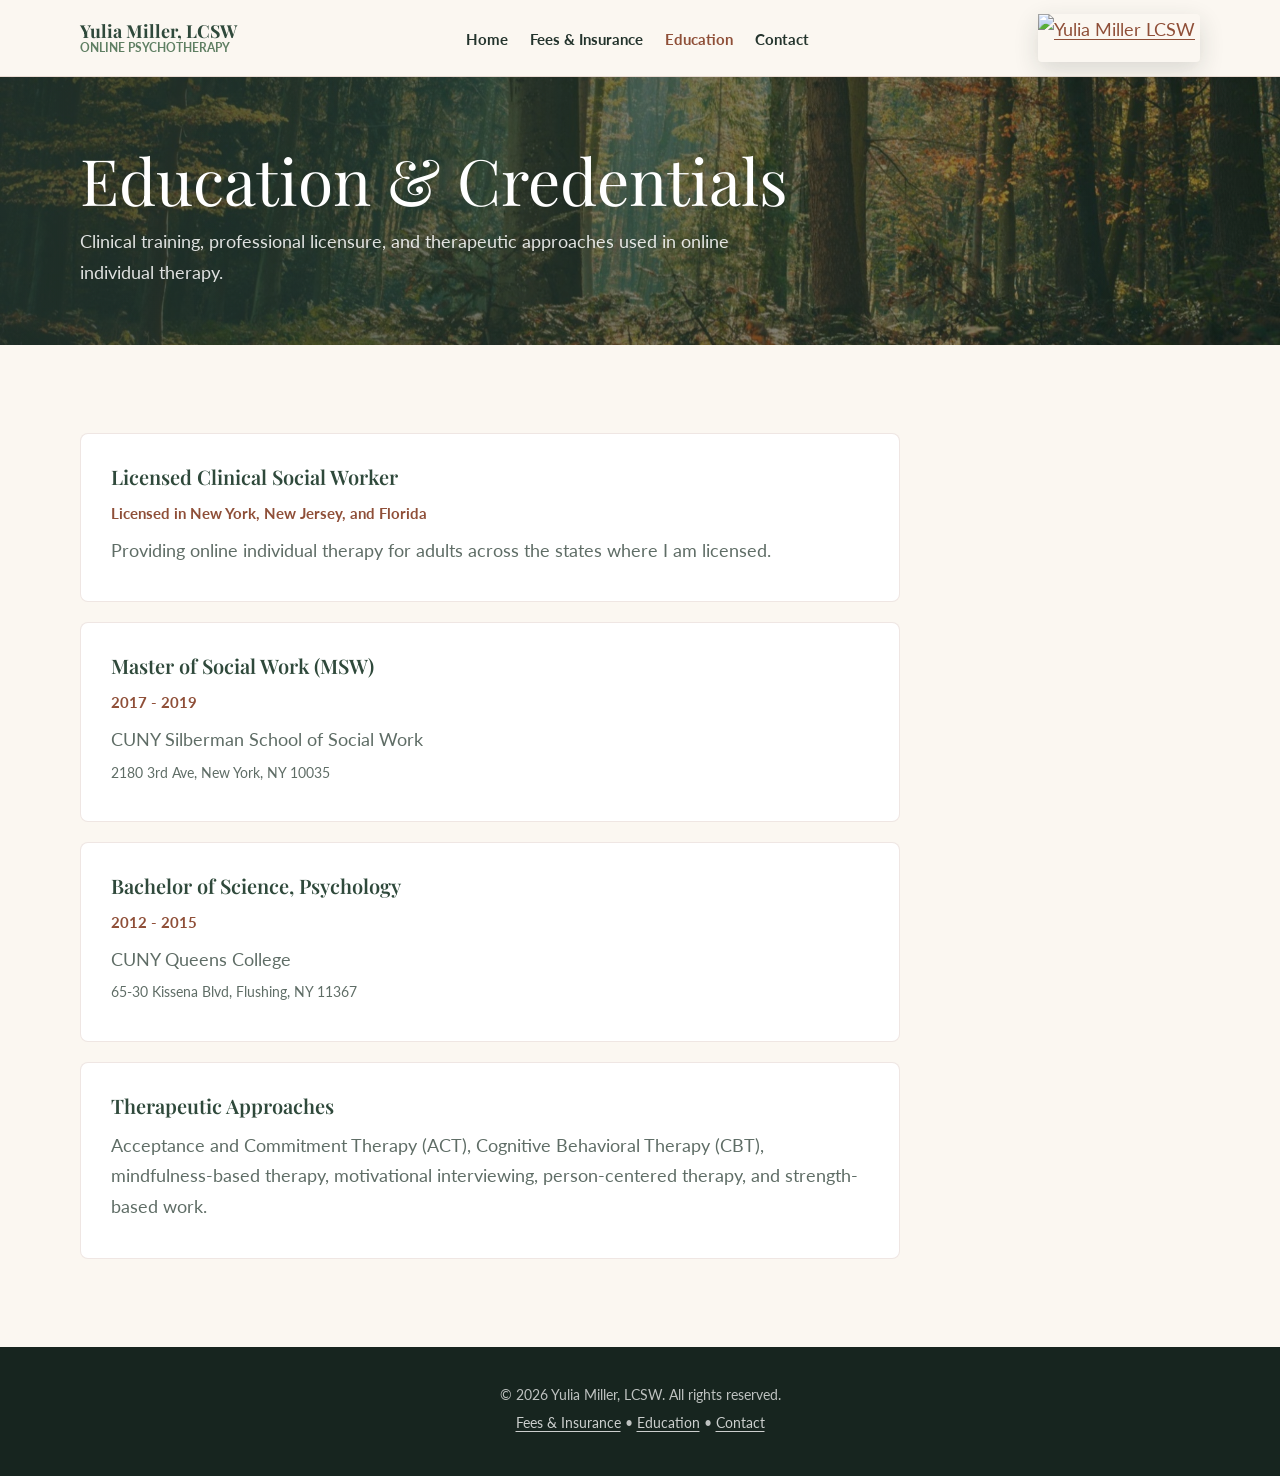
==== commit 4bb4b400: "Add ZocDoc booking widget" ====
--- a/education/index.html
+++ b/education/index.html
@@ -23,6 +23,9 @@
           <li><a href="/education/" class="active" aria-current="page">Education</a></li>
           <li><a href="/#contact">Contact</a></li>
         </ul>
+        <div class="nav-booking" aria-label="Online booking">
+          <div><a style='display: block' href='https://www.zocdoc.com/practice/yulia-miller-lcsw-97124?lock=true&isNewPatient=false&referrerType=widget' class='zd-plugin' data-type='book-button' data-practice-id='97124' title='Yulia Miller LCSW' aria-label='Book online with Yulia Miller LCSW'><img src='https://offsiteSchedule.zocdoc.com/images/remote/zd_bookonline_162x48.png?type=bobjs&monolith_provider_id=97124&practice_id=pt_habWmsLERkKoq3RJicwJeR' alt='Yulia Miller LCSW' title='Yulia Miller LCSW' style='border: 0'/></a></div>
+        </div>
       </div>
     </nav>
 
@@ -74,5 +77,6 @@
     </footer>
 
     <script>document.getElementById('year').textContent = new Date().getFullYear();</script>
+    <script>(function (d) {var script = d.createElement('script'); script.type = 'text/javascript'; script.async = true; script.src = 'https://offsiteschedule.zocdoc.com/plugin/embed';var s = d.getElementsByTagName('script')[0]; s.parentNode.insertBefore(script, s);})(document);</script>
   </body>
 </html>
--- a/styles.css
+++ b/styles.css
@@ -134,6 +134,26 @@
   color: var(--clay-dark);
 }
 
+.nav-booking {
+  flex: 0 0 auto;
+}
+
+.nav-booking a {
+  border-radius: 4px;
+  box-shadow: 0 8px 24px rgba(36, 52, 45, 0.16);
+}
+
+.nav-booking a:focus-visible {
+  outline: 3px solid rgba(185, 111, 80, 0.42);
+  outline-offset: 3px;
+}
+
+.nav-booking img {
+  display: block;
+  height: 48px;
+  width: 162px;
+}
+
 /* Home hero */
 
 .hero {
@@ -180,8 +200,7 @@
   margin-top: 30px;
 }
 
-.btn,
-.form-submit {
+.btn {
   display: inline-flex;
   align-items: center;
   justify-content: center;
@@ -200,8 +219,7 @@
   transition: background 0.15s ease, transform 0.15s ease;
 }
 
-.btn:hover,
-.form-submit:hover {
+.btn:hover {
   background: var(--clay-dark);
   color: var(--white);
   transform: translateY(-1px);
@@ -307,7 +325,7 @@
 }
 
 .section-intro {
-  max-width: 760px;
+  max-width: 860px;
   margin-bottom: 42px;
 }
 
@@ -435,59 +453,29 @@
   font-size: 0.92rem;
 }
 
-.contact-form {
-  background: var(--cream);
+.contact-panel {
+  background: rgba(255, 255, 255, 0.08);
+  border-left: 3px solid var(--clay);
   border-radius: 8px;
-  box-shadow: 0 24px 70px rgba(0, 0, 0, 0.24);
   padding: 32px;
 }
 
-.form-group {
-  margin-bottom: 20px;
-}
-
-.form-group label {
-  color: var(--forest);
-  display: block;
-  font-size: 0.92rem;
-  font-weight: 700;
-  margin-bottom: 7px;
-}
-
-.form-group input,
-.form-group textarea {
-  width: 100%;
-  border: 1px solid rgba(95, 127, 99, 0.28);
-  border-radius: 4px;
-  background: var(--white);
-  color: var(--ink);
-  font-family: var(--body-font);
-  font-size: 1rem;
-  padding: 12px 14px;
-  transition: border-color 0.15s ease, box-shadow 0.15s ease;
-}
-
-.form-group input:focus,
-.form-group textarea:focus {
-  border-color: var(--clay);
-  box-shadow: 0 0 0 3px rgba(185, 111, 80, 0.16);
-  outline: none;
-}
-
-.form-group textarea {
-  min-height: 150px;
-  resize: vertical;
-}
-
-.form-status {
-  color: var(--forest);
-  font-size: 0.95rem;
-  margin: 16px 0 0;
-  min-height: 1.4em;
-}
-
-.form-status.success { color: var(--moss); }
-.form-status.error { color: #9e3224; }
+.contact-panel h3 {
+  color: var(--white);
+  font-family: var(--heading-font);
+  font-size: 1.45rem;
+  font-weight: 600;
+  line-height: 1.25;
+  margin: 0 0 14px;
+}
+
+.contact-panel p {
+  color: rgba(255, 255, 255, 0.86);
+}
+
+.contact-panel p:last-child {
+  margin-bottom: 0;
+}
 
 /* Fees and education pages */
 
@@ -690,8 +678,7 @@
   }
 
   .hero-actions,
-  .btn,
-  .form-submit {
+  .btn {
     width: 100%;
   }
 
@@ -705,7 +692,7 @@
     font-size: 0.84rem;
   }
 
-  .contact-form,
+  .contact-panel,
   .fees-box,
   .edu-item {
     padding: 24px;
